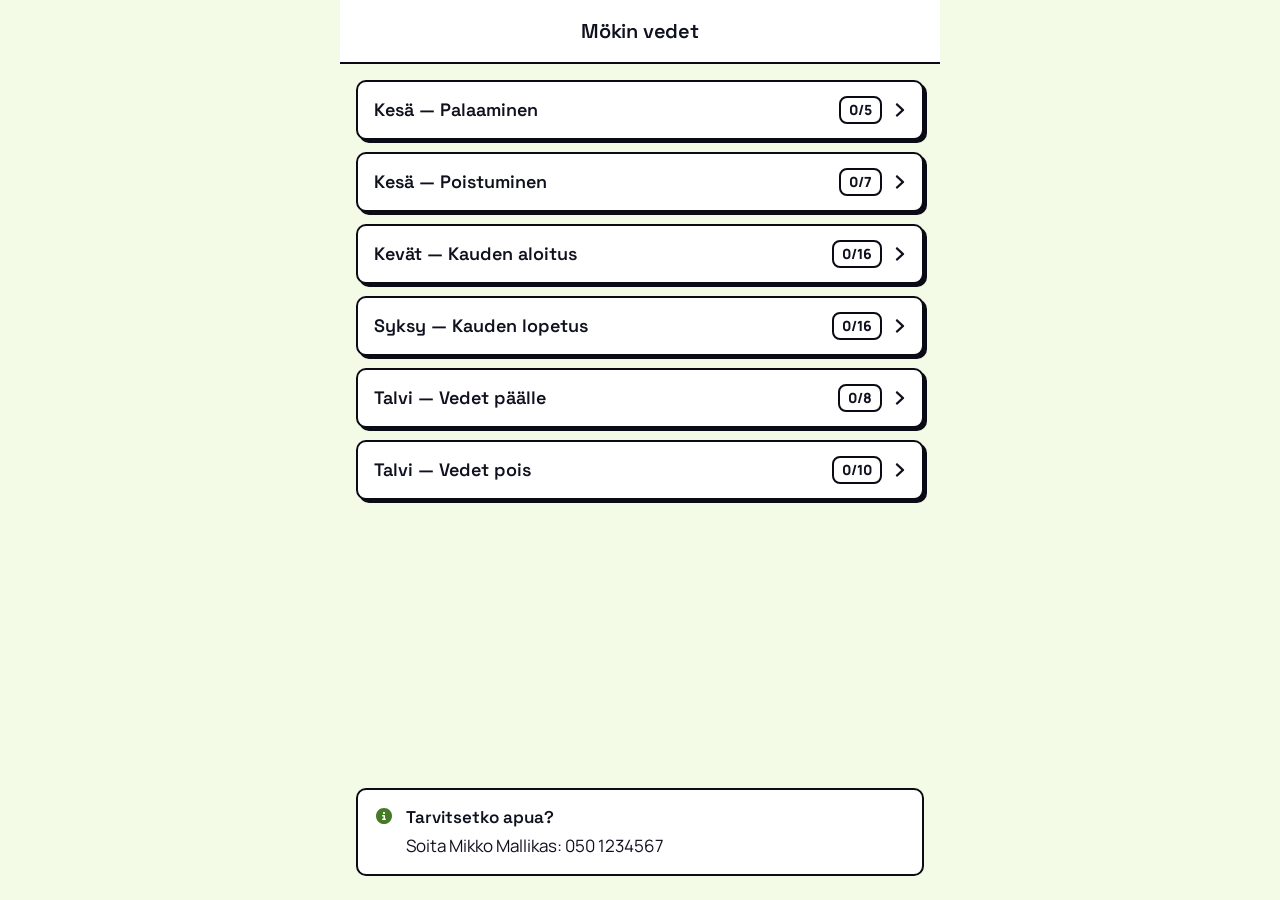
==== v2/index.html @ eeded865 "Add v2 in its own folder: the Metsä theme from the user-test round v1 keeps its URL and its two them" ====
<!DOCTYPE html>
<html lang="fi">
<head>
<meta charset="UTF-8">
<meta name="viewport" content="width=device-width, initial-scale=1">
<title>Mökin vedet</title>
<link rel="preconnect" href="https://fonts.googleapis.com">
<link rel="preconnect" href="https://fonts.gstatic.com" crossorigin>
<link href="https://fonts.googleapis.com/css2?family=Manrope:wght@400..800&family=Space+Grotesk:wght@400..700&display=swap" rel="stylesheet">

<link rel="stylesheet" href="themes/metsa.css">

<style>
  /* Respect the OS "reduce motion" setting: drop transitions/animations and
     smooth scrolling (the JS smooth-scroll is guarded separately). */
  @media (prefers-reduced-motion: reduce) {
    *, *::before, *::after {
      animation-duration: 0.01ms !important;
      animation-iteration-count: 1 !important;
      transition-duration: 0.01ms !important;
      scroll-behavior: auto !important;
    }
  }
</style>
</head>
<body>
<div id="app">
  <header class="app-bar">
    <button class="icon-btn" id="back-btn" aria-label="Takaisin" hidden></button>
    <h1 class="app-bar__title" id="page-title">Mökin vedet</h1>
  </header>

  <main id="home-view">
    <div class="card-list" id="process-list"></div>
    <div class="contact-box">
      <svg class="icon" width="20" height="20" viewBox="0 0 20 20" fill="none" xmlns="http://www.w3.org/2000/svg"><path d="M10 18C12.1217 18 14.1566 17.1571 15.6569 15.6569C17.1571 14.1566 18 12.1217 18 10C18 7.87827 17.1571 5.84344 15.6569 4.34315C14.1566 2.84285 12.1217 2 10 2C7.87827 2 5.84344 2.84285 4.34315 4.34315C2.84285 5.84344 2 7.87827 2 10C2 12.1217 2.84285 14.1566 4.34315 15.6569C5.84344 17.1571 7.87827 18 10 18ZM9 7C9 6.73478 9.10536 6.48043 9.29289 6.29289C9.48043 6.10536 9.73478 6 10 6C10.2652 6 10.5196 6.10536 10.7071 6.29289C10.8946 6.48043 11 6.73478 11 7C11 7.26522 10.8946 7.51957 10.7071 7.70711C10.5196 7.89464 10.2652 8 10 8C9.73478 8 9.48043 7.89464 9.29289 7.70711C9.10536 7.51957 9 7.26522 9 7ZM8.75 9H10.25C10.6656 9 11 9.33437 11 9.75V12.5H11.25C11.6656 12.5 12 12.8344 12 13.25C12 13.6656 11.6656 14 11.25 14H8.75C8.33437 14 8 13.6656 8 13.25C8 12.8344 8.33437 12.5 8.75 12.5H9.5V10.5H8.75C8.33437 10.5 8 10.1656 8 9.75C8 9.33437 8.33437 9 8.75 9Z" fill="currentColor"/></svg>
      <div>
        <p class="contact-box__title">Tarvitsetko apua?</p>
        <p class="contact-box__text">Soita Mikko Mallikas: 050 1234567</p>
      </div>
    </div>
  </main>

  <main id="project-view" hidden>
    <div class="progress" id="progress">
      <span class="progress__count" id="progress-count">0/0</span>
      <div class="progress__track"><div class="progress__fill" id="progress-fill"></div></div>
    </div>
    <p class="page-description" id="project-description"></p>
    <div class="page-tools" id="project-tools"></div>
    <div id="step-groups"></div>
  </main>
</div>

<div class="lightbox" id="lightbox" hidden>
  <button class="lightbox-close" id="lightbox-close" aria-label="Sulje"></button>
  <img id="lightbox-img" src="" alt="">
</div>

<div class="modal" id="complete-modal" hidden>
  <div class="modal__box" role="dialog" aria-modal="true" aria-labelledby="complete-modal-text">
    <span class="modal__badge" id="complete-modal-badge"></span>
    <p class="modal__text" id="complete-modal-text">Kaikki vaiheet valmiit</p>
    <p class="modal__note">Ohje palaa alkuun, kun suljet sen.</p>
    <button class="modal__btn" id="complete-close" type="button">Selvä, sulje ohje</button>
  </div>
</div>


<script>
/* ---------- Icons ---------- */

/* Icons exported from Figma via node.exportAsync({format:'SVG_STRING'}).
   Filled paths with fill="currentColor" (CSS `color` drives the tint).
   The caret/back icons are native 42px components with padding baked in for
   button touch-targets; here the whole row is the touch target, so they are
   cropped to viewBox "9 9 24 24" to match the visual weight of the 20px icons. */
const icons = {
  chevronDown: '<svg class="icon" width="20" height="20" viewBox="9 9 24 24" fill="none" xmlns="http://www.w3.org/2000/svg"><path d="M20.0587 25.5816C20.5793 26.1395 21.4248 26.1395 21.9455 25.5816L28.6095 18.4403C29.1302 17.8824 29.1302 16.9763 28.6095 16.4184C28.0889 15.8605 27.2434 15.8605 26.7228 16.4184L21 22.551L15.2772 16.4229C14.7566 15.865 13.9111 15.865 13.3905 16.4229C12.8698 16.9808 12.8698 17.8869 13.3905 18.4448L20.0545 25.586L20.0587 25.5816Z" fill="currentColor"/></svg>',
  chevronUp: '<svg class="icon" width="20" height="20" viewBox="9 9 24 24" fill="none" xmlns="http://www.w3.org/2000/svg"><path d="M20.0587 17.3766C20.5793 16.8745 21.4248 16.8745 21.9455 17.3766L28.6095 23.8037C29.1302 24.3058 29.1302 25.1213 28.6095 25.6234C28.0889 26.1255 27.2434 26.1255 26.7228 25.6234L21 20.1041L15.2772 25.6194C14.7566 26.1215 13.9111 26.1215 13.3905 25.6194C12.8698 25.1173 12.8698 24.3018 13.3905 23.7997L20.0545 17.3726L20.0587 17.3766Z" fill="currentColor"/></svg>',
  arrowLeft: '<svg class="icon" width="20" height="20" viewBox="9 9 24 24" fill="none" xmlns="http://www.w3.org/2000/svg"><path d="M12.6544 20.7352C12.2314 21.1582 12.2314 21.8452 12.6544 22.2682L18.069 27.6827C18.492 28.1058 19.179 28.1058 19.602 27.6827C20.025 27.2597 20.025 26.5728 19.602 26.1497L16.0351 22.5829H28.58C29.1789 22.5829 29.6629 22.099 29.6629 21.5C29.6629 20.901 29.1789 20.4171 28.58 20.4171H16.0351L19.602 16.8503C20.025 16.4272 20.025 15.7403 19.602 15.3173C19.179 14.8942 18.492 14.8942 18.069 15.3173L12.6544 20.7318V20.7352Z" fill="currentColor"/></svg>',
  chevronRight: '<svg class="icon" width="20" height="20" viewBox="9 9 24 24" fill="none" xmlns="http://www.w3.org/2000/svg"><path d="M25.5816 20.0587C26.1395 20.5793 26.1395 21.4248 25.5816 21.9455L18.4403 28.6095C17.8824 29.1302 16.9763 29.1302 16.4184 28.6095C15.8605 28.0889 15.8605 27.2434 16.4184 26.7228L22.551 21L16.4229 15.2772C15.865 14.7566 15.865 13.9111 16.4229 13.3905C16.9808 12.8698 17.8869 12.8698 18.4448 13.3905L25.586 20.0545L25.5816 20.0587Z" fill="currentColor"/></svg>',
  close: '<svg class="icon" width="20" height="20" viewBox="0 0 20 20" fill="none" xmlns="http://www.w3.org/2000/svg"><path d="M4.99258 3.34531C4.53703 2.88976 3.79721 2.88976 3.34166 3.34531C2.88611 3.80086 2.88611 4.54067 3.34166 4.99622L8.34908 10L3.34531 15.0074C2.88976 15.463 2.88976 16.2028 3.34531 16.6583C3.80086 17.1139 4.54067 17.1139 4.99623 16.6583L10 11.6509L15.0074 16.6547C15.463 17.1102 16.2028 17.1102 16.6583 16.6547C17.1139 16.1991 17.1139 15.4593 16.6583 15.0038L11.6509 10L16.6547 4.99258C17.1102 4.53703 17.1102 3.79721 16.6547 3.34166C16.1991 2.88611 15.4593 2.88611 15.0038 3.34166L10 8.34908L4.99258 3.34531Z" fill="currentColor"/></svg>',
  warning: '<svg class="icon" width="20" height="20" viewBox="0 0 20 20" fill="none" xmlns="http://www.w3.org/2000/svg"><path d="M10.0006 3C10.46 3 10.8818 3.25313 11.1006 3.65625L17.8506 16.1562C18.06 16.5437 18.0506 17.0125 17.8256 17.3906C17.6006 17.7688 17.1912 18 16.7506 18H3.25058C2.80996 18 2.40058 17.7688 2.17558 17.3906C1.95058 17.0125 1.94121 16.5437 2.15058 16.1562L8.90058 3.65625C9.11933 3.25313 9.54121 3 10.0006 3ZM10.0006 14C9.73537 14 9.48101 14.1054 9.29348 14.2929C9.10594 14.4804 9.00058 14.7348 9.00058 15C9.00058 15.2652 9.10594 15.5196 9.29348 15.7071C9.48101 15.8946 9.73537 16 10.0006 16C10.2658 16 10.5202 15.8946 10.7077 15.7071C10.8952 15.5196 11.0006 15.2652 11.0006 15C11.0006 14.7348 10.8952 14.4804 10.7077 14.2929C10.5202 14.1054 10.2658 14 10.0006 14ZM10.0006 8C9.43183 8 8.97871 8.48438 9.01933 9.05312L9.25058 12.3031C9.27871 12.6938 9.60683 13 9.99746 13C10.3912 13 10.7162 12.6969 10.7443 12.3031L10.9756 9.05312C11.0162 8.48438 10.5662 8 9.99433 8H10.0006Z" fill="currentColor"/></svg>',
  lock: '<svg class="lock-icon" width="20" height="20" viewBox="0 0 20 20" fill="none" stroke="currentColor" stroke-width="2" stroke-linecap="round" stroke-linejoin="round" role="img" aria-label="Lukittu" xmlns="http://www.w3.org/2000/svg"><rect x="3.5" y="8.5" width="13" height="8.5" rx="1.5"></rect><path d="M6.75 8.5V6.25a3.25 3.25 0 0 1 6.5 0V8.5"></path></svg>',
  check: '<svg class="check-icon" width="20" height="20" viewBox="0 0 20 20" fill="none" xmlns="http://www.w3.org/2000/svg"><path d="M16.704 5.29a1 1 0 0 1 0 1.415l-7.5 7.5a1 1 0 0 1-1.415 0l-3.5-3.5a1 1 0 1 1 1.415-1.414l2.792 2.793 6.793-6.793a1 1 0 0 1 1.415 0z" fill="currentColor"/></svg>'
};

/* ---------- Photos ----------
   Photos are files in images/ (optimized JPEGs). PHOTOS maps each key to one or
   more image paths; a key mapped to an array renders as a gallery. Tasks
   reference photos by key (e.g. photos: ["p07"]); the renderer resolves each key
   through PHOTOS (PHOTOS[ref] || ref), so a raw path or URL also works. */

const PHOTOS = {
  // Ylämökki — boileri: virtakytkin → vipu (on/ei)
  p01: ["../images/ylamokki_boileri_virta.jpg", "../images/ylamokki_boileri_virta_vipu.jpg"],
  // Saunamökki — boilerin sähköt: sulaketaulu → stotsit
  p02: ["../images/saunamokki_sulaketaulu.jpg", "../images/saunamokki_sulakketaulu_stotsit.jpg"],
  // Saunamökki — ylipaineventtiili: boileri → venttiili
  p03: ["../images/saunamokki_boileri.jpg", "../images/saunamokki_boileri_ylipaineventtiili.jpg"],
  // Saunamökki — korvausilmaventtiili / ilmausruuvi: boileri → ilmaruuvi
  p04: ["../images/saunamokki_boileri.jpg", "../images/saunamokki_boileri_ilmaruuvi.jpg"],
  // Ylämökki — boilerin ylipaineventtiili: venttiilit → ylipaineventtiili
  p05: ["../images/ylamokki_boileri_venttiilit.jpg", "../images/ylamokki_boileri_ylipaineventtiili.jpg"],
  // Ylämökki — nippa talon alla
  p06: ["../images/ylamokki_kellari_nippa.jpg"],
  // Ylämökki — päävesiletku talon alla
  p07: ["../images/ylamokki_kellari_paavesiletku.jpg"],
  // Saunamökki — vesimittarin sulut penkin alla
  p08: ["../images/saunamokki_vesitukki_sulut.jpg"],
  // Saunamökki — pakkasvahdit (vesitukki penkin alla)
  p09: ["../images/saunamokki_vesitukki.jpg"]
};

/* Alt text per image (Finnish descriptions derived from the photo names), used on
   the fullscreen image. Keyed by path, so images reused across tasks map once. */
const ALT = {
  "../images/ylamokki_boileri_virta.jpg": "Ylämökin boileri — virtakytkin",
  "../images/ylamokki_boileri_virta_vipu.jpg": "Ylämökin boileri — virtavipu (on/ei)",
  "../images/saunamokki_sulaketaulu.jpg": "Saunamökki — sulaketaulu",
  "../images/saunamokki_sulakketaulu_stotsit.jpg": "Saunamökki — sulaketaulu ja boilerin stotsit",
  "../images/saunamokki_boileri.jpg": "Saunamökki — boileri",
  "../images/saunamokki_boileri_ylipaineventtiili.jpg": "Saunamökin boileri — ylipaineventtiili",
  "../images/saunamokki_boileri_ilmaruuvi.jpg": "Saunamökin boileri — ilmausruuvi",
  "../images/ylamokki_boileri_venttiilit.jpg": "Ylämökin boileri — venttiilit",
  "../images/ylamokki_boileri_ylipaineventtiili.jpg": "Ylämökin boileri — ylipaineventtiili",
  "../images/ylamokki_kellari_nippa.jpg": "Ylämökki — nippa talon alla",
  "../images/ylamokki_kellari_paavesiletku.jpg": "Ylämökki — päävesiletku talon alla",
  "../images/saunamokki_vesitukki_sulut.jpg": "Saunamökki — vesimittarin sulut penkin alla",
  "../images/saunamokki_vesitukki.jpg": "Saunamökki — vesitukki penkin alla"
};

/* ---------- Data ----------
   Content transcribed from Processes.md. Each task's `photos` array holds photo
   keys (see PHOTOS above); the thumbnail grid + fullscreen viewer are wired up. */

const processes = {
  arrive: {
    title: "Kesä — Palaaminen",
    description: "Mökille saapuminen kesällä.",
    tools: [
      { cabin: "Saunamökki", items: "iso lenkkiavain (naulakossa)" }
    ],
    groups: [
      {
        label: "Vaihe 1: Ranta ja saunamökki",
        name: "",
        tasks: [
          { title: "Avaa vesiputki rannasta", detail: "Mene rantaan ja avaa siellä oleva vesisulku.", tools: "iso lenkkiavain", photos: [] },
          { title: "Avaa vesimittarin pääsulku — saunan penkin alla", detail: "Ennen vesimittaria oleva sulku — musta pystyputki, jossa sinistä. Käännä vastapäivään auki.", photos: ["p08"] },
          { title: "Tarkista: tuleeko vesi normaalisti", detail: "Avaa hana ja varmista virtaus.", photos: [] },
          { title: "Kytke saunamökin boileri päälle", detail: "Laita stotsit ylä-asentoon. Anna lämmetä ennen käyttöä.", warning: "Kytke virta vasta kun olet varmistanut että vesi tulee (edellinen askel). Kuiva boileri ei saa olla virrallinen.", photos: ["p02"] }
        ]
      },
      {
        label: "Vaihe 2: Ylämökki",
        name: "",
        tasks: [
          { title: "Kytke ylämökin boileri päälle", detail: "Käännä vipu 'ei'-asennosta 'on'-asentoon. Lämpenee noin tunnissa.", warning: "Kytke virta vasta kun olet varmistanut että vesi tulee. Kuiva boileri ei saa olla virrallinen.", photos: ["p01"] }
        ]
      }
    ]
  },

  leave: {
    title: "Kesä — Poistuminen",
    description: "Mökiltä lähtö viikoksi tai pidemmäksi.",
    tools: [
      { cabin: "Saunamökki", items: "iso lenkkiavain (naulakossa)" }
    ],
    groups: [
      {
        label: "Vaihe 1: Ylämökki",
        name: "",
        tasks: [
          { title: "Sammuta ylämökin boileri", detail: "Käännä vipu 'on'-asennosta 'ei'-asentoon.", photos: ["p01"] },
          { title: "Irrota televisio pistokkeesta", photos: [] }
        ]
      },
      {
        label: "Vaihe 2: Saunamökki ja ranta",
        name: "",
        tasks: [
          { title: "Sammuta saunamökin boileri", detail: "Laske stotsit ala-asentoon.", photos: ["p02"] },
          { title: "Sulje vesimittarin pääsulku — saunan penkin alla", detail: "Ennen vesimittaria oleva sulku — musta pystyputki, jossa sinistä. Käännä myötäpäivään kiinni. Tämä katkaisee vedet sekä saunamökiltä että ylämökiltä.", photos: ["p08"] },
          { title: "Sulje vesiputki rannasta", detail: "Mene rantaan ja sulje siellä oleva vesisulku.", tools: "iso lenkkiavain", photos: [] },
          { title: "Tarkista: hanoista ei tule vettä", detail: "Avaa hana ja varmista, ettei vettä enää tule. Sulje hana.", photos: [] },
          { title: "Kytke turvakamerat päälle", photos: [] }
        ]
      }
    ]
  },

  opening: {
    title: "Kevät — Kauden aloitus",
    description: "Keväällä vedet päälle ja mökki käyttökuntoon.",
    tools: [
      { cabin: "Saunamökki", items: "iso lenkkiavain (naulakossa) + pieni ruuvimeisseli (venttiilin vieressä)" },
      { cabin: "Ylämökki", items: "otsalamppu + pihdit (talon alla)" }
    ],
    groups: [
      {
        label: "Vaihe 1: Ylämökki",
        name: "Putkiston käyttöönotto",
        tasks: [
          { title: "Kiinnitä päävesiletku takaisin talon alla", detail: "Avaa keittiön lattialuukku ja mene talon alle. Kiinnitä syksyllä irrotettu letku takaisin päähaaraan.", tools: "otsalamppu + pihdit", photos: ["p07"] },
          { title: "Sulje nippa talon alla", detail: "Vedä nipukallinen sulku ulos harmaasta putkesta. Käännä pihdeillä nipukka 90° poikittain letkuun nähden (= kiinni). Työnnä sulku takaisin putkeen.", tools: "pihdit", photos: ["p06"] },
          { title: "Sulje ylämökin boilerin ylipaineventtiili", detail: "Boileri on keittiössä. Kierrä punaista namiskaa kunnes se naksahtaa normaaliin kiinni-asentoonsa.", photos: ["p05"] },
          { title: "Sulje ylämökin keittiön ja suihkun hanat", warning: "Tärkeää tehdä ennen sulkujen avaamista — muuten vesi tulee suoraan auki olevista hanoista.", photos: [] }
        ]
      },
      {
        label: "Vaihe 2: Saunamökki",
        name: "Venttiilit kiinni",
        tasks: [
          { title: "Sulje korvausilmaventtiili (ilmausruuvi)", detail: "Kierrä ruuvi varovasti kiinni. Ruuvimeisseli löytyy venttiilin vierestä.", tools: "ruuvimeisseli", warning: "Älä kiristä liikaa.", photos: ["p04"] },
          { title: "Sulje saunamökin ylipaineventtiili", detail: "Kierrä oikeanpuoleisin hana kiinni-asentoon — naksahtaa normaaliin asentoonsa.", photos: ["p03"] },
          { title: "Sulje hanat saunamökin saunasta ja tuvasta", detail: "Sulje kaikki hanat jotka jätettiin auki syksyllä.", photos: [] }
        ]
      },
      {
        label: "Vaihe 3: Saunamökki",
        name: "Sulut auki — vedet päälle",
        tasks: [
          { title: "Avaa saunarannan pääsulku", detail: "Mene rantaan ja avaa ulkona oleva pääsulku.", tools: "iso lenkkiavain", photos: [] },
          { title: "Avaa sulut saunan penkin alla", detail: "Penkin alla on vesimittari ja sen molemmin puolin sulut. Avaa vesimittarin pääsulku (ennen mittaria) sekä ylämökin erillinen sulku. Molemmat käännetään putken suuntaisesti (= auki).", photos: ["p08"] }
        ]
      },
      {
        label: "Vaihe 4: Saunamökki",
        name: "Boileri — Täyttö ja käynnistys",
        tasks: [
          { title: "Tarkista: täyttyykö boileri ja tuleeko vesi normaalisti", detail: "Avaa hana ja tarkista virtaus. Anna boilerin täyttyä kokonaan.", photos: [] },
          { title: "Kytke saunamökin boileri päälle", detail: "Laita stotsit ylä-asentoon.", warning: "Kytke virta vasta kun vesi on tullut normaalisti (edellinen askel). Kuiva boileri ei saa olla virrallinen.", photos: ["p02"] }
        ]
      },
      {
        label: "Vaihe 5: Ylämökki",
        name: "Vedet päälle ja boileri",
        tasks: [
          { title: "Tarkista putkiliitokset vuotojen varalta", detail: "Silmämääräinen tarkistus: lavuaarien alta, pesukoneen taakse, WC-säiliön ympärille.", photos: [] },
          { title: "Kytke ylämökin boileri päälle", detail: "Käännä vipu 'ei'-asennosta 'on'-asentoon.", warning: "Kytke virta vasta kun olet tarkastanut putkiliitokset ja vesi tulee normaalisti. Kuiva boileri ei saa olla virrallinen.", photos: ["p01"] },
          { title: "Tarkista, tuleeko joka hanasta vesi normaalisti", detail: "Avaa hanat yksi kerrallaan ja huuhtele ilma pois putkistosta.", photos: [] }
        ]
      },
      {
        label: "Vaihe 6: Saunamökki",
        name: "Pakkasvahdit ja mittarilukema",
        tasks: [
          { title: "Tarkista pakkasvahdit", detail: "Penkin alla oikeassa laidassa. Muista kytkeä takaisin syksyllä.", warning: "Muista kytkeä takaisin ennen kauden lopetusta.", photos: ["p09"] },
          { title: "Ota muistiin mittarilukema", detail: "Vesimittari on saunan penkin alla. Vertaa syksyn lukemaan.", photos: [] }
        ]
      }
    ]
  },

  closing: {
    title: "Syksy — Kauden lopetus",
    description: "Syksyllä vedet pois ja talvikuntoon.",
    tools: [
      { cabin: "Saunamökki", items: "iso lenkkiavain (naulakossa) + pieni ruuvimeisseli (venttiilin vieressä) + kynä mittarilukemaa varten" },
      { cabin: "Ylämökki", items: "otsalamppu + pihdit (talon alla)" }
    ],
    groups: [
      {
        label: "Vaihe 1: Saunamökki",
        name: "Aloitus",
        tasks: [
          { title: "Käännä rannasta vesiputki kiinni", tools: "iso lenkkiavain", photos: [] },
          { title: "Sulje vesimittarin pääsulku ja ylämökin sulku — penkin alla", detail: "Penkin alla: käännä vesimittarin pääsulku (ennen mittaria) kiinni — musta pystyputki, jossa sinistä, käännä myötäpäivään. Käännä myös ylämökin erillinen sulku kiinni. Molemmat poikittain putken suuntaan nähden.", photos: ["p08"] },
          { title: "Tarkista: hanoista ei tule kylmää vettä", warning: "Jos vettä tulee edelleen, sulut eivät ole kunnolla kiinni.", photos: [] }
        ]
      },
      {
        label: "Vaihe 2: Saunamökki",
        name: "Boileri — Sammutus ja tyhjennys",
        tasks: [
          { title: "Sammuta saunamökin boileri", detail: "Laske stotsit ala-asentoon.", photos: ["p02"] },
          { title: "Avaa saunamökin ylipaineventtiili", detail: "Oikeanpuoleisin hana — kiertyy ja naksahtaa auki. Vesi valuu talon nurkalle ulkopuolelle.", warning: "Saunamökin venttiili naksahtaa auki. Ylämökin venttiilissä ei ole sama naksahdus — siinä pitää varoa ettei kierrä liikaa takaisin kiinni.", photos: ["p03"] },
          { title: "Avaa korvausilmaventtiili (ilmaruuvi)", detail: "Kierrä ruuvia hieman auki, jolloin vesi alkaa valua. Ruuvimeisseli löytyy venttiilin vierestä.", tools: "ruuvimeisseli", warning: "Ruuvista voi roiskua kuumaa vettä! Jos ruuvi irtoaa kokonaan, kierrä pyyhe venttiilin eteen suojaksi.", photos: ["p04"] },
          { title: "Avaa hanat saunamökin saunasta ja tuvasta — keskilämpöön", detail: "Avaa kaikki hanat keskiasentoon, jotta boileri saa korvausilmaa.", photos: [] }
        ]
      },
      {
        label: "Vaihe 3: Ylämökki",
        name: "Boileri ja hanat",
        tasks: [
          { title: "Sammuta ylämökin boileri", detail: "Käännä vipu 'on'-asennosta 'ei'-asentoon.", warning: "Tästä eteenpäin ei enää saa käyttää vettä ylämökissä.", photos: ["p01"] },
          { title: "Avaa ison mökin keittiön ja suihkun hanat keskilämmölle", photos: [] }
        ]
      },
      {
        label: "Vaihe 4: Ylämökki",
        name: "Putkiston tyhjennys",
        tasks: [
          { title: "Avaa nippa pihdeillä talon alla", detail: "Avaa keittiön lattialuukku ja mene talon alle. Vedä nipukallinen sulku ulos harmaasta putkesta, käännä pihdeillä nipukka 90° letkun suuntaisesti (= auki), ja työnnä sulku takaisin putkeen. Putki ohjaa veden talon perustuksen ulkopuolelle — ilman putkea vesi valuu talon alle.", tools: "otsalamppu + pihdit", photos: ["p06"] },
          { title: "Irrota päävesiletku talon alla", detail: "Irrota letku pääletkusta. Vesi alkaa nyt valua nipan kautta putkea pitkin ulos.", photos: ["p07"] },
          { title: "Avaa ylämökin boilerin ylipaineventtiili", detail: "Boileri on keittiössä. Boilerin alta pyöritä punaista namiskaa auki, mutta varoen: liikaa kääntämällä se naksahtaa takaisin kiinni.", warning: "Älä kierrä liikaa — venttiili naksahtaa helposti takaisin kiinni. Jos näin käy, kierrä uudelleen auki.", photos: ["p05"] },
          { title: "Kuuntele: lorottaako vesi pois boilerista?", detail: "Boilerista ja lattian alta pitäisi kuulua veden virtausääni. Odota kunnes lakkaa.", photos: [] }
        ]
      },
      {
        label: "Vaihe 5: Saunamökki",
        name: "Pakkasvahdit ja mittarilukema",
        tasks: [
          { title: "Tarkista pakkasvahdit", detail: "Molemmat pakkasvahdit + putkivastus tulee olla jakorasiassa kiinni, ja jakorasia kytkettynä sulakkeiden vieressä olevaan töpseliin.", warning: "3 asiaa: molemmat pakkasvahdit + putkivastus.", photos: ["p09"] },
          { title: "Ota muistiin mittarilukema", detail: "Vesimittari on saunan penkin alla.", photos: [] }
        ]
      },
      {
        label: "Vaihe 6: Molemmat mökit",
        name: "Viimeistely",
        tasks: [
          { title: "Sulje kaikki hanat kun boilerit ovat tyhjentyneet", detail: "Käy läpi kaikki avaamasi hanat. Sulje ne — seuraavalla kaudella on helpompi laittaa vedet päälle.", photos: [] }
        ]
      }
    ]
  },

  winter_on: {
    title: "Talvi — Vedet päälle",
    description: "Talvivierailu — vedet saunamökille, ylämökki pysyy kuivana.",
    tools: [
      { cabin: "Saunamökki", items: "iso lenkkiavain (naulakossa) + pieni ruuvimeisseli (venttiilin vieressä)" }
    ],
    groups: [
      {
        label: "Vaihe 1: Saunamökki",
        name: "Venttiilit kiinni",
        tasks: [
          { title: "Sulje korvausilmaventtiili (ilmausruuvi)", detail: "Kierrä ruuvi varovasti kiinni. Ruuvimeisseli löytyy venttiilin vierestä.", tools: "ruuvimeisseli", warning: "Älä kiristä liikaa.", photos: ["p04"] },
          { title: "Sulje saunamökin ylipaineventtiili", detail: "Kierrä oikeanpuoleisin hana kiinni-asentoon — naksahtaa normaaliin asentoonsa.", photos: ["p03"] },
          { title: "Sulje hanat saunamökin saunasta ja tuvasta", detail: "Sulje kaikki hanat jotka jätettiin auki edellisellä kerralla.", photos: [] }
        ]
      },
      {
        label: "Vaihe 2: Saunamökki",
        name: "Sulut auki — vedet päälle",
        tasks: [
          { title: "Avaa saunarannan pääsulku", detail: "Mene rantaan ja avaa ulkona oleva pääsulku.", tools: "iso lenkkiavain", photos: [] },
          { title: "Avaa VAIN vesimittarin pääsulku — ylämökin sulku jää kiinni", detail: "Penkin alla: avaa vesimittarin pääsulku (ennen mittaria) — käännä putken suuntaiseksi. Ylämökin erillinen sulku jää kiinni-asentoon (poikittain).", warning: "Ylämökin sulkua EI avata — ylämökin putkistoa ei ole tyhjennetty talvikäyttöä varten ja se voi olla jäässä.", photos: ["p08"] },
          { title: "Tarkista pakkasvahdit", detail: "Penkin alla oikeassa laidassa. Jos pakkasriski: varmista että kytketty. Jos ei pakkasriskiä: voit irrottaa pistokkeesta.", photos: ["p09"] }
        ]
      },
      {
        label: "Vaihe 3: Saunamökki",
        name: "Boileri — Täyttö ja käynnistys",
        tasks: [
          { title: "Tarkista: täyttyykö boileri ja tuleeko vesi normaalisti", detail: "Avaa hana ja tarkista virtaus. Anna boilerin täyttyä kokonaan.", photos: [] },
          { title: "Kytke saunamökin boileri päälle", detail: "Laita stotsit ylä-asentoon.", warning: "Kytke virta vasta kun vesi on tullut normaalisti (edellinen askel). Kuiva boileri ei saa olla virrallinen.", photos: ["p02"] }
        ]
      }
    ]
  },

  winter_off: {
    title: "Talvi — Vedet pois",
    description: "Talvivierailun lopetus — vedet pois saunamökiltä.",
    tools: [
      { cabin: "Saunamökki", items: "iso lenkkiavain (naulakossa) + pieni ruuvimeisseli (venttiilin vieressä) + kynä mittarilukemaa varten" }
    ],
    groups: [
      {
        label: "Vaihe 1: Saunamökki",
        name: "Sammutus ja sulku",
        tasks: [
          { title: "Käännä rannasta vesiputki kiinni", detail: "Mene rantaan ja sulje ulkona oleva pääsulku.", tools: "iso lenkkiavain", photos: [] },
          { title: "Sulje vesimittarin pääsulku — penkin alla", detail: "Penkin alla: käännä vesimittarin pääsulku kiinni — musta pystyputki, käännä myötäpäivään. Tarkista samalla että ylämökin sulku on kiinni (poikittain).", warning: "Ylämökin sulun tulee olla kiinni — tarkista samalla.", photos: ["p08"] },
          { title: "Tarkista: hanoista ei tule kylmää vettä", warning: "Jos vettä tulee edelleen, sulut eivät ole kunnolla kiinni.", photos: [] }
        ]
      },
      {
        label: "Vaihe 2: Saunamökki",
        name: "Boileri — Sammutus ja tyhjennys",
        tasks: [
          { title: "Sammuta saunamökin boileri", detail: "Laske stotsit ala-asentoon.", photos: ["p02"] },
          { title: "Avaa saunamökin ylipaineventtiili", detail: "Oikeanpuoleisin hana — kiertyy ja naksahtaa auki. Vesi valuu talon nurkalle ulkopuolelle.", warning: "Saunamökin venttiili naksahtaa auki.", photos: ["p03"] },
          { title: "Avaa korvausilmaventtiili (ilmaruuvi)", detail: "Kierrä ruuvia hieman auki, jolloin vesi alkaa valua. Ruuvimeisseli löytyy venttiilin vierestä.", tools: "ruuvimeisseli", warning: "Ruuvista voi roiskua kuumaa vettä! Jos ruuvi irtoaa kokonaan, kierrä pyyhe venttiilin eteen suojaksi.", photos: ["p04"] },
          { title: "Avaa hanat saunamökin saunasta ja tuvasta — keskilämpöön", detail: "Avaa kaikki hanat keskiasentoon, jotta boileri saa korvausilmaa.", photos: [] }
        ]
      },
      {
        label: "Vaihe 3: Saunamökki",
        name: "Pakkasvahdit ja mittarilukema",
        tasks: [
          { title: "Tarkista pakkasvahdit", detail: "Molemmat pakkasvahdit + putkivastus tulee olla jakorasiassa kiinni, ja jakorasia kytkettynä sulakkeiden vieressä olevaan töpseliin. Jos pakkasriski: kytkettynä. Jos ei pakkasriskiä: voit irrottaa.", warning: "3 asiaa: molemmat pakkasvahdit + putkivastus.", photos: ["p09"] },
          { title: "Ota muistiin mittarilukema", detail: "Vesimittari on saunan penkin alla.", photos: [] }
        ]
      },
      {
        label: "Vaihe 4: Saunamökki",
        name: "Viimeistely",
        tasks: [
          { title: "Sulje kaikki hanat kun boileri on tyhjentynyt", detail: "Käy läpi kaikki avaamasi hanat. Sulje ne.", photos: [] }
        ]
      }
    ]
  }
};

/* ---------- Rendering ---------- */

const homeView = document.getElementById("home-view");
const projectView = document.getElementById("project-view");
const processList = document.getElementById("process-list");
const pageTitle = document.getElementById("page-title");
const backBtn = document.getElementById("back-btn");
const projectDescription = document.getElementById("project-description");
const projectTools = document.getElementById("project-tools");
const stepGroups = document.getElementById("step-groups");
const lightbox = document.getElementById("lightbox");
const lightboxImg = document.getElementById("lightbox-img");
const lightboxClose = document.getElementById("lightbox-close");
const progress = document.getElementById("progress");
const progressCount = document.getElementById("progress-count");
const progressFill = document.getElementById("progress-fill");
const completeModal = document.getElementById("complete-modal");
const completeClose = document.getElementById("complete-close");

backBtn.innerHTML = icons.arrowLeft;
lightboxClose.innerHTML = icons.close;
document.getElementById("complete-modal-badge").innerHTML = icons.check;

/* ---------- Progress (linear step flow) ----------
   Following the Neo-Brutalist design system: a process is a linear sequence.
   State is a single "steps completed" count per process, held only in memory
   (`progressState`) — it is intentionally NOT persisted, so it resets whenever the
   app is closed or reloaded; there is no manual reset. From the count each step
   derives a status: index < done → done, index === done → current, index > done →
   locked. You advance one step at a time with "Merkitse valmiiksi". */

const progressState = {}; // { [processId]: <doneCount> } — in-memory, cleared on reload
let currentProcessId = null;

function processTotal(process) {
  return process.groups.reduce((sum, g) => sum + g.tasks.length, 0);
}
/* Completed-step count for a process, clamped to a valid range. */
function getDone(id, process) {
  const raw = progressState[id];
  const total = process ? processTotal(process) : Infinity;
  if (typeof raw !== "number" || raw < 0) return 0;
  return Math.min(raw, total);
}
function setDone(id, n) {
  if (n > 0) progressState[id] = n; else delete progressState[id];
}

function renderHome() {
  processList.innerHTML = Object.entries(processes).map(([id, process]) => {
    const total = processTotal(process);
    const done = getDone(id, process);
    const complete = total > 0 && done === total;
    return `
    <button class="card-project" data-process="${id}">
      <span class="card-project__title">${process.title}</span>
      <span class="card-project__count${complete ? " is-complete" : ""}">${done}/${total}</span>
      ${icons.chevronRight}
    </button>
  `;
  }).join("");
}

/* One step card. `status` is "done" | "current" | "locked".
   Done + current show their body; locked shows only the title row (dimmed).
   The current step carries the flow controls (back + mark complete). */
function renderTask(task, num, total, status) {
  const hasPhotos = task.photos && task.photos.length > 0;
  const showBody = status === "done" || status === "current";
  /* The tag is no longer shown for done/current — the badge and the open body
     already say which is which — but it stays in the DOM for screen readers.
     Locked steps show a padlock instead of the word. */
  const tagText = status === "done" ? "Valmis" : status === "current" ? "Kesken" : "Lukittu";
  const tag = status === "locked"
    ? `<span class="card-task__tag">${icons.lock}</span>`
    : `<span class="card-task__tag sr-only">${tagText}</span>`;
  const rewindable = status === "done";
  const headTag = rewindable ? "button" : "div";
  const headAttrs = rewindable
    ? ` type="button" data-rewind="${num}" title="Palaa tähän vaiheeseen"`
    : "";

  const body = showBody ? `
      <div class="card-task__body">
        ${task.detail ? `
          <div>
            <p class="card-task__section-label">Ohjeet</p>
            <p class="card-task__section-text">${task.detail}</p>
          </div>
        ` : ""}
        ${task.tools ? `
          <div>
            <p class="card-task__section-label">Työkalut</p>
            <p class="card-task__section-text">${task.tools}</p>
          </div>
        ` : ""}
        ${hasPhotos ? `
          <div>
            <p class="card-task__section-label">Liitteet</p>
            <div class="attachments-grid">
              ${task.photos.flatMap(ref => {
                const val = PHOTOS[ref] || ref;
                return Array.isArray(val) ? val : [val];
              }).map((src, i) => `
                <button class="attachment-thumb" data-photo="${src}" aria-label="Avaa kuva ${i + 1}">
                  <img src="${src}" alt="${ALT[src] || ""}" loading="lazy">
                </button>`).join("")}
            </div>
          </div>
        ` : ""}
        ${task.warning ? `
          <div class="alert-box">
            ${icons.warning}
            <div>
              <p class="alert-box__title">Huomio</p>
              <p class="alert-box__text">${task.warning}</p>
            </div>
          </div>
        ` : ""}
        ${status === "current" ? `
          <div class="step-actions">
            <button type="button" class="btn-complete" data-complete>Merkitse valmiiksi</button>
          </div>
        ` : ""}
      </div>` : "";

  return `
    <div class="card-task is-${status}" data-step="${num}">
      <${headTag} class="card-task__head"${headAttrs}>
        <span class="task-badge">
          <span class="task-badge__num">${num}</span>
          ${icons.check}
        </span>
        <span class="card-task__titlerow">
          <span class="card-task__title">${task.title}</span>
          ${tag}
        </span>
      </${headTag}>
      ${body}
    </div>
  `;
}

function renderProject(id) {
  const process = processes[id];
  const total = processTotal(process);
  const done = getDone(id, process);
  projectDescription.textContent = process.description;
  const hasTools = process.tools && process.tools.length > 0;
  projectTools.innerHTML = hasTools ? `
    <p class="page-tools__label">Tarvittavat työkalut</p>
    ${process.tools.map(t => `<p class="page-tools__row">${t.cabin}: ${t.items}.</p>`).join("")}
  ` : "";
  projectTools.hidden = !hasTools;

  let num = 0;
  stepGroups.innerHTML = process.groups.map(group => `
    <div class="step-group">
      <div class="step-group__header">
        <h2 class="step-group__label">${group.label}</h2>
        ${group.name ? `<p class="step-group__name">${group.name}</p>` : ""}
      </div>
      <div class="task-list">
        ${group.tasks.map(task => {
          num++;
          const status = num - 1 < done ? "done" : (num - 1 === done ? "current" : "locked");
          return renderTask(task, num, total, status);
        }).join("")}
      </div>
    </div>
  `).join("");

  progressCount.textContent = done + "/" + total;
  progressFill.style.width = total ? (done / total * 100) + "%" : "0%";
  progress.classList.toggle("is-complete", total > 0 && done === total);
}

/* Move the completed-step count by delta (advance or step back) and re-render,
   keeping the (new) current step in view. */
function stepBy(delta) {
  if (!currentProcessId) return;
  const process = processes[currentProcessId];
  const total = processTotal(process);
  const next = Math.min(Math.max(getDone(currentProcessId, process) + delta, 0), total);
  setDone(currentProcessId, next);
  renderProject(currentProcessId);
  if (delta > 0 && total > 0 && next === total) {
    openCompleteModal();
  } else {
    scrollToCurrent();
  }
}

/* Completion modal — shown when the final step is marked done. Closing it resets
   the process back to the start (progress is a one-shot run, not a saved record).
   Focus moves into the modal on open and returns to the step list on close; while
   open, focus is kept on the close button (single-control focus trap). */
function openCompleteModal() {
  completeModal.hidden = false;
  completeClose.focus();
}
function closeCompleteModal() {
  completeModal.hidden = true;
  if (currentProcessId) {
    setDone(currentProcessId, 0);
    renderProject(currentProcessId);
    projectView.scrollTop = 0;
    window.scrollTo(0, 0);
    // Return focus to something real in the (re-rendered) list.
    const next = stepGroups.querySelector("[data-complete]") || backBtn;
    if (next) next.focus();
  }
}
function setDoneAndRender(n) {
  if (!currentProcessId) return;
  const total = processTotal(processes[currentProcessId]);
  setDone(currentProcessId, Math.min(Math.max(n, 0), total));
  renderProject(currentProcessId);
  scrollToCurrent();
}
function scrollToCurrent() {
  const cur = stepGroups.querySelector(".card-task.is-current");
  if (!cur) return;
  const reduce = window.matchMedia && window.matchMedia("(prefers-reduced-motion: reduce)").matches;
  cur.scrollIntoView({ behavior: reduce ? "auto" : "smooth", block: "center" });
}

function showHome() {
  currentProcessId = null;
  renderHome(); // refresh the per-process done/total counts
  homeView.hidden = false;
  projectView.hidden = true;
  backBtn.hidden = true;
  pageTitle.textContent = "Mökin vedet";
}

function showProject(id) {
  currentProcessId = id;
  renderProject(id);
  homeView.hidden = true;
  projectView.hidden = false;
  backBtn.hidden = false;
  pageTitle.textContent = processes[id].title;
  projectView.scrollTop = 0;
  window.scrollTo(0, 0);
}

function openLightbox(src) {
  lightboxImg.src = src;
  lightboxImg.alt = ALT[src] || "";
  lightbox.hidden = false;
}

function closeLightbox() {
  lightbox.hidden = true;
  lightboxImg.src = "";
  lightboxImg.alt = "";
}

/* ---------- Events ---------- */

processList.addEventListener("click", (e) => {
  const card = e.target.closest(".card-project");
  if (card) showProject(card.dataset.process);
});

backBtn.addEventListener("click", showHome);

stepGroups.addEventListener("click", (e) => {
  if (e.target.closest("[data-complete]")) { stepBy(1); return; }
  const rewind = e.target.closest("[data-rewind]");
  if (rewind) { setDoneAndRender(Number(rewind.dataset.rewind) - 1); return; }
  const thumb = e.target.closest(".attachment-thumb");
  if (thumb) openLightbox(thumb.dataset.photo);
});

lightboxClose.addEventListener("click", closeLightbox);
lightbox.addEventListener("click", (e) => {
  if (e.target === lightbox) closeLightbox();
});

completeClose.addEventListener("click", closeCompleteModal);
completeModal.addEventListener("click", (e) => {
  if (e.target === completeModal) closeCompleteModal();
});

document.addEventListener("keydown", (e) => {
  // While the completion modal is open, keep focus on its only control.
  if (!completeModal.hidden && e.key === "Tab") {
    e.preventDefault();
    completeClose.focus();
    return;
  }
  if (e.key !== "Escape") return;
  if (!completeModal.hidden) closeCompleteModal();
  else if (!lightbox.hidden) closeLightbox();
});

renderHome();
showHome();
</script>
</body>
</html>
---- v2/themes/metsa.css ----
/* Mökin vedet v2 — "Metsä"
   ---------------------------------------------------------------------------
   One theme, no switcher. Grew out of the user testing on v1: the five findings
   it answers are noted against the rules that answer them.

   The shape of the system: a coloured page ground with white cards floating on
   it (from the Neobrutalismi round), softened — 2px borders instead of 3px, a
   10px radius instead of none, and one muted accent instead of the alarm red.

   Everything tunable lives in :root. Change a token here and it moves
   everywhere it is used; the components below only reference tokens.
   ------------------------------------------------------------------------- */

:root {
  /* --- surfaces ------------------------------------------------------- */
  --ground: #f3fbe7;        /* the page itself; cards float on this */
  --card: #ffffff;          /* task cards, tool box, modal, home cards */
  --appbar: #ffffff;        /* the top bar */
  --done-bg: #e7f7cf;       /* a completed step recedes into a tint */
  --locked-bg: #e7f7cf;     /* so does a step you have not reached */
  --alert-bg: #fefed8;      /* Huomio */

  /* --- ink ------------------------------------------------------------
     Two separate tokens on purpose. `ink` is structure — every border, every
     drop shadow, the progress fill, the bar across a photo. `text` is what you
     read. They start from near-black; lightening `ink` alone softens the whole
     frame without touching legibility. */
  --ink: #0a0b14;
  --text: #0f111e;
  --muted: #4a5a36;         /* locked step's title, number and padlock */
  --locked-line: #467a26;   /* the dashed border of a locked card */

  /* --- accent ---------------------------------------------------------
     `accent` is a FILL and always carries dark text on top, so a bright value
     is the safe direction. `accent-ink` is the darker sibling for small
     uppercase labels, which need more contrast than a fill does. They do not
     follow each other — check both if you retint. */
  --accent: #dfe1ff;
  --accent-ink: #467a26;

  --overlay: rgba(10, 11, 20, 0.85);

  /* --- type -----------------------------------------------------------
     Finding 4: v1 was 15–16px and testers wanted bigger. Body is 17px and the
     phase heading 25px, up from 18px. Line-heights are unitless so they scale
     with the sizes. */
  --font-head: "Space Grotesk", "Manrope", Helvetica, Arial, sans-serif;
  --font-body: "Manrope", -apple-system, BlinkMacSystemFont, "Segoe UI", Helvetica, Arial, sans-serif;

  --heading-size: 25px;
  --heading-weight: 600;
  --title-size: 18px;         /* task card titles */
  --title-weight: 600;
  --title-weight-current: 600;
  --body-size: 17px;
  --label-size: 14px;         /* VAIHE 1, OHJEET, TYÖKALUT, the Huomio tab */
  --btn-size: 18px;
  --btn-weight: 600;

  /* --- shape ----------------------------------------------------------- */
  --radius: 10px;
  --radius-sm: 8px;
  --radius-pill: 999px;
  --border: 2px;
  --shadow-offset: 3px;

  --space-2: 2px;
  --space-4: 4px;
  --space-8: 8px;
  --space-12: 12px;
  --space-16: 16px;
  --space-24: 24px;
  --space-32: 32px;
  --space-40: 40px;
}

* { box-sizing: border-box; }

html,
body { margin: 0; padding: 0; }

body {
  font-family: var(--font-body);
  color: var(--text);
  background: var(--ground);
  -webkit-font-smoothing: antialiased;
}

a { color: var(--accent-ink); }
a:hover { color: var(--text); }

/* Visually hidden but still announced. Carries the Valmis / Kesken status that
   used to be printed on the card — see the tag rules below. */
.sr-only {
  position: absolute;
  width: 1px;
  height: 1px;
  padding: 0;
  margin: -1px;
  overflow: hidden;
  clip: rect(0 0 0 0);
  white-space: nowrap;
  border: 0;
}

#app {
  max-width: 600px;
  margin: 0 auto;
  min-height: 100vh;
  background: var(--ground);
  display: flex;
  flex-direction: column;
}

/* ---------- App bar ---------- */

.app-bar {
  position: relative;
  height: 64px;
  flex: 0 0 auto;
  background: var(--appbar);
  border-bottom: var(--border) solid var(--ink);
}

.app-bar__title {
  position: absolute;
  inset: 0;
  pointer-events: none;
  display: flex;
  align-items: center;
  justify-content: center;
  margin: 0;
  padding: 0 56px;
  font-family: var(--font-head);
  font-size: 20px;
  font-weight: var(--heading-weight);
  letter-spacing: -0.01em;
  color: var(--text);
  text-align: center;
  overflow: hidden;
  text-overflow: ellipsis;
  white-space: nowrap;
}

.icon-btn {
  position: absolute;
  top: 10px;
  left: 8px;
  width: 44px;
  height: 44px;
  display: flex;
  align-items: center;
  justify-content: center;
  padding: 0;
  border: none;
  background: transparent;
  border-radius: var(--radius-sm);
  color: var(--text);
  cursor: pointer;
}

.icon-btn:hover { background: var(--ground); }
.icon-btn[hidden] { display: none; }

/* ---------- Views ---------- */

main {
  flex: 1 1 auto;
  padding: var(--space-16);
}

main[hidden] { display: none; }

#home-view {
  display: flex;
  flex-direction: column;
  min-height: 100%;
  padding-bottom: var(--space-24);
}

#home-view[hidden] { display: none; }

/* ---------- Home — process cards ---------- */

.card-list {
  display: flex;
  flex-direction: column;
  gap: var(--space-12);
}

.card-project {
  display: flex;
  align-items: center;
  justify-content: space-between;
  gap: var(--space-8);
  width: 100%;
  min-height: 60px;
  padding: var(--space-12) var(--space-12) var(--space-12) var(--space-16);
  background: var(--card);
  border: var(--border) solid var(--ink);
  border-radius: var(--radius);
  box-shadow: var(--shadow-offset) var(--shadow-offset) 0 var(--ink);
  font-family: var(--font-head);
  font-size: var(--title-size);
  font-weight: var(--title-weight);
  line-height: 1.3;
  color: var(--text);
  cursor: pointer;
  text-align: left;
  transition: transform 0.04s ease, box-shadow 0.04s ease;
}

.card-project:active {
  transform: translate(var(--shadow-offset), var(--shadow-offset));
  box-shadow: 0 0 0 var(--ink);
}

.card-project .icon {
  flex: 0 0 auto;
  color: var(--text);
}

.card-project__title {
  flex: 1 1 auto;
  min-width: 0;
}

.card-project__count {
  flex: 0 0 auto;
  padding: 3px 8px;
  border: var(--border) solid var(--ink);
  border-radius: var(--radius-sm);
  background: var(--card);
  font-family: var(--font-body);
  font-size: var(--label-size);
  font-weight: 800;
  color: var(--text);
}

.card-project__count.is-complete { background: var(--accent); }

/* ---------- Home — contact box ---------- */

.contact-box {
  display: flex;
  gap: var(--space-12);
  margin-top: auto;
  padding: var(--space-16);
  background: var(--card);
  border: var(--border) solid var(--ink);
  border-radius: var(--radius);
}

.contact-box .icon {
  flex: 0 0 auto;
  color: var(--accent-ink);
}

.contact-box__title {
  margin: 0 0 var(--space-4);
  font-family: var(--font-head);
  font-size: var(--body-size);
  font-weight: var(--title-weight);
  line-height: 1.35;
  color: var(--text);
}

.contact-box__text {
  margin: 0;
  font-size: var(--body-size);
  line-height: 1.5;
  color: var(--text);
}

/* ---------- Project view ---------- */

#project-view { padding-bottom: var(--space-40); }

/* Sticky, and full-bleed to the app edges so scrolling cards pass behind it. */
.progress {
  position: sticky;
  top: 0;
  z-index: 50;
  display: flex;
  align-items: center;
  gap: var(--space-8);
  margin: 0 calc(-1 * var(--space-16)) var(--space-24);
  padding: var(--space-12) var(--space-16);
  background: var(--ground);
  border-bottom: var(--border) solid var(--ink);
}

.progress__count {
  flex: 0 0 auto;
  min-width: 54px;
  padding: 5px 10px;
  text-align: center;
  font-size: var(--label-size);
  font-weight: 700;
  border: var(--border) solid var(--ink);
  border-radius: var(--radius-sm);
  background: var(--accent);
  color: var(--text);
}

.progress__track {
  flex: 1 1 auto;
  height: 14px;
  border: var(--border) solid var(--ink);
  border-radius: var(--radius-sm);
  background: var(--card);
  overflow: hidden;
}

.progress__fill {
  height: 100%;
  width: 0;
  background: var(--ink);
  transition: width 0.2s ease;
}

.page-description {
  margin: 0 0 var(--space-24);
  font-size: var(--body-size);
  line-height: 1.55;
  color: var(--text);
}

.page-tools {
  margin: 0 0 var(--space-24);
  padding: 13px 15px;
  background: var(--card);
  border: var(--border) solid var(--ink);
  border-radius: var(--radius);
}

.page-tools__label {
  margin: 0 0 6px;
  font-size: var(--label-size);
  font-weight: 800;
  letter-spacing: 0.06em;
  text-transform: uppercase;
  color: var(--accent-ink);
}

.page-tools__row {
  margin: 0 0 var(--space-2);
  font-size: var(--body-size);
  line-height: 1.5;
  color: var(--text);
}

/* Finding 2: v1's hierarchy was too flat. The phase heading is 25px against
   16px body, sitting on a heavy rule, so a phase reads as a real division. */
.step-group { margin-bottom: var(--space-24); }

.step-group__header {
  padding-top: var(--space-8);
  padding-bottom: var(--space-8);
  margin-bottom: var(--space-16);
  border-bottom: var(--border) solid var(--ink);
}

.step-group__label {
  margin: 0 0 var(--space-4);
  font-size: var(--label-size);
  font-weight: 800;
  letter-spacing: 0.06em;
  text-transform: uppercase;
  color: var(--accent-ink);
}

.step-group__name {
  margin: 0;
  font-family: var(--font-head);
  font-size: var(--heading-size);
  line-height: 1.24;
  font-weight: var(--heading-weight);
  letter-spacing: -0.02em;
  color: var(--text);
}

/* ---------- Task cards ----------
   Three states. The current step is the only white card with a drop shadow, so
   the eye lands on it first; done and locked both recede into the same tint and
   are told apart by their border, their badge and whether the body is open. */

.task-list {
  display: flex;
  flex-direction: column;
  gap: 14px;
}

.card-task {
  background: var(--card);
  border: var(--border) solid var(--ink);
  border-radius: var(--radius);
  box-shadow: var(--shadow-offset) var(--shadow-offset) 0 var(--ink);
  overflow: visible;
}

.card-task.is-current {
  border-width: 2.5px;
  box-shadow: 5px 5px 0 var(--accent);
}

.card-task.is-done {
  background: var(--done-bg);
  box-shadow: none;
}

.card-task.is-locked {
  background: var(--locked-bg);
  border-style: dashed;
  border-color: var(--locked-line);
  box-shadow: none;
}

/* Muted with explicit colours, never opacity — opacity drops text below 4.5:1. */
.card-task.is-locked .card-task__title,
.card-task.is-locked .card-task__tag,
.card-task.is-locked .task-badge { color: var(--muted); }

.card-task.is-locked .task-badge {
  background: transparent;
  border-style: dashed;
  border-color: var(--locked-line);
}

/* Head = badge + title row. A `button` on done steps (tap to rewind). */
.card-task__head {
  display: flex;
  gap: var(--space-12);
  align-items: flex-start;
  width: 100%;
  padding: 15px var(--space-16);
  background: transparent;
  border: none;
  text-align: left;
  font: inherit;
  color: inherit;
}

button.card-task__head { cursor: pointer; }

.task-badge {
  flex: 0 0 auto;
  width: 34px;
  height: 34px;
  display: flex;
  align-items: center;
  justify-content: center;
  border: var(--border) solid var(--ink);
  border-radius: var(--radius-sm);
  background: var(--card);
  color: var(--text);
  font-size: 16px;
  font-weight: 800;
}

.task-badge svg { width: 20px; height: 20px; display: block; }
.task-badge .check-icon { display: none; }

.card-task.is-current .task-badge,
.card-task.is-done .task-badge {
  background: var(--accent);
  color: var(--text);
}

.card-task.is-done .task-badge__num { display: none; }
.card-task.is-done .task-badge .check-icon { display: block; }

.card-task__titlerow {
  flex: 1 1 auto;
  min-width: 0;
  display: flex;
  align-items: center;
  justify-content: space-between;
  gap: var(--space-8);
  min-height: 34px;
}

.card-task__title {
  font-family: var(--font-head);
  font-size: var(--title-size);
  line-height: 1.4;
  font-weight: var(--title-weight);
  color: var(--text);
}

.card-task.is-current .card-task__title { font-weight: var(--title-weight-current); }

/* Finding: the words Valmis / Kesken were noise once the badge and the open
   body already carried the state, so they are hidden (`.sr-only` in the markup)
   and only the locked step shows a mark — a padlock. */
.card-task__tag {
  flex: 0 0 auto;
  font-size: var(--label-size);
  font-weight: 800;
  letter-spacing: 0.06em;
  text-transform: uppercase;
  color: var(--muted);
}

.card-task__tag svg { width: 28px; height: 28px; display: block; }

/* Body: indented under the title, shown for done + current steps. */
.card-task__body {
  display: flex;
  flex-direction: column;
  gap: 18px;
  padding: 0 var(--space-16) 18px var(--space-16);
}

.card-task__section-label {
  margin: 0 0 var(--space-4);
  font-size: var(--label-size);
  font-weight: 800;
  letter-spacing: 0.06em;
  text-transform: uppercase;
  color: var(--accent-ink);
}

.card-task__section-text {
  margin: 0;
  font-size: var(--body-size);
  line-height: 1.55;
  color: var(--text);
  white-space: pre-line;
}

/* ---------- Attachments ----------
   Finding 1: testers did not realise the photos opened. Each thumbnail now
   carries a bar reading AVAA. It is a CSS pseudo-element, so the markup stays
   as it is and the button keeps its own "Avaa kuva N" label for screen readers. */

.attachments-grid {
  display: flex;
  flex-wrap: wrap;
  gap: 10px;
}

.attachment-thumb {
  position: relative;
  width: 94px;
  height: 94px;
  padding: 0;
  border: var(--border) solid var(--ink);
  border-radius: var(--radius-sm);
  background: var(--card);
  overflow: hidden;
  cursor: pointer;
}

.attachment-thumb img {
  width: 100%;
  height: 100%;
  object-fit: cover;
  display: block;
}

.attachment-thumb::after {
  content: "Avaa";
  position: absolute;
  left: 0;
  right: 0;
  bottom: 0;
  padding: 6px 0;
  background: var(--ink);
  color: var(--card);
  font-family: var(--font-body);
  font-size: 12px;
  font-weight: 800;
  letter-spacing: 0.1em;
  text-transform: uppercase;
  text-align: center;
}

/* ---------- Huomio ----------
   Finding 3: v1's alarm red read as an error. This is a plain note with its
   label riding the top border as a tab — visible without shouting. The warning
   glyph is redundant next to the tab, so it is hidden rather than removed. */

.alert-box {
  position: relative;
  display: flex;
  gap: 10px;
  margin-top: 11px;
  padding: 24px 14px 14px;
  background: var(--alert-bg);
  border: var(--border) solid var(--ink);
  border-radius: var(--radius);
  color: var(--text);
}

.alert-box .icon { display: none; }

/* Same size and weight as the VAIHE 1 label — both follow --label-size. */
.alert-box__title {
  position: absolute;
  top: -13px;
  left: 12px;
  margin: 0;
  padding: 3px 10px;
  background: var(--accent-ink);
  color: #ffffff;
  border: var(--border) solid var(--ink);
  border-radius: 6px;
  font-family: var(--font-body);
  font-size: var(--label-size);
  font-weight: 800;
  letter-spacing: 0.06em;
  text-transform: uppercase;
  line-height: 1.3;
}

.alert-box__text {
  margin: 0;
  font-size: var(--body-size);
  line-height: 1.5;
  color: var(--text);
}

/* ---------- Step controls ---------- */

.step-actions {
  display: flex;
  align-items: center;
  gap: var(--space-8);
  margin-top: var(--space-4);
}

.btn-complete {
  flex: 1 1 auto;
  width: 100%;
  padding: var(--space-16);
  background: var(--accent);
  color: var(--text);
  border: var(--border) solid var(--ink);
  border-radius: var(--radius);
  box-shadow: var(--shadow-offset) var(--shadow-offset) 0 var(--ink);
  font-family: var(--font-body);
  font-size: var(--btn-size);
  font-weight: var(--btn-weight);
  cursor: pointer;
  transition: transform 0.04s ease, box-shadow 0.04s ease;
}

.btn-complete:active {
  transform: translate(var(--shadow-offset), var(--shadow-offset));
  box-shadow: 0 0 0 var(--ink);
}

/* ---------- Lightbox ---------- */

.lightbox {
  position: fixed;
  inset: 0;
  display: flex;
  align-items: center;
  justify-content: center;
  background: var(--overlay);
  z-index: 100;
}

.lightbox[hidden] { display: none; }

.lightbox img {
  max-width: 92vw;
  max-height: 92vh;
  object-fit: contain;
  border: var(--border) solid var(--ink);
  border-radius: var(--radius-sm);
}

.lightbox-close {
  position: absolute;
  top: 16px;
  right: 16px;
  width: 44px;
  height: 44px;
  display: flex;
  align-items: center;
  justify-content: center;
  border: var(--border) solid var(--ink);
  border-radius: var(--radius-sm);
  background: var(--card);
  color: var(--text);
  cursor: pointer;
}

/* ---------- Completion modal ----------
   Finding 5: the icon-only button was not understood. It now says what it does,
   and the line above says what closing means — the process resets to the start. */

.modal {
  position: fixed;
  inset: 0;
  z-index: 150;
  display: flex;
  align-items: center;
  justify-content: center;
  padding: var(--space-24);
  background: var(--overlay);
}

.modal[hidden] { display: none; }

.modal__box {
  display: flex;
  flex-direction: column;
  align-items: center;
  gap: var(--space-16);
  width: 100%;
  max-width: 360px;
  padding: 28px 22px;
  background: var(--card);
  border: 2.5px solid var(--ink);
  border-radius: 14px;
  box-shadow: 6px 6px 0 var(--accent);
}

.modal__badge {
  width: 56px;
  height: 56px;
  display: flex;
  align-items: center;
  justify-content: center;
  background: var(--accent);
  color: var(--text);
  border: var(--border) solid var(--ink);
  border-radius: var(--radius-sm);
}

.modal__badge svg { width: 30px; height: 30px; display: block; }

.modal__text {
  margin: 0;
  font-family: var(--font-head);
  font-size: var(--heading-size);
  line-height: 1.3;
  font-weight: var(--heading-weight);
  letter-spacing: -0.01em;
  text-align: center;
  color: var(--text);
}

.modal__note {
  margin: 0;
  font-size: var(--body-size);
  line-height: 1.45;
  text-align: center;
  color: var(--text);
}

.modal__btn {
  display: flex;
  align-items: center;
  justify-content: center;
  width: 100%;
  padding: var(--space-16);
  background: var(--accent);
  color: var(--text);
  border: var(--border) solid var(--ink);
  border-radius: var(--radius);
  box-shadow: var(--shadow-offset) var(--shadow-offset) 0 var(--ink);
  font-family: var(--font-body);
  font-size: var(--btn-size);
  font-weight: var(--btn-weight);
  cursor: pointer;
  transition: transform 0.04s ease, box-shadow 0.04s ease;
}

.modal__btn:active {
  transform: translate(var(--shadow-offset), var(--shadow-offset));
  box-shadow: 0 0 0 var(--ink);
}
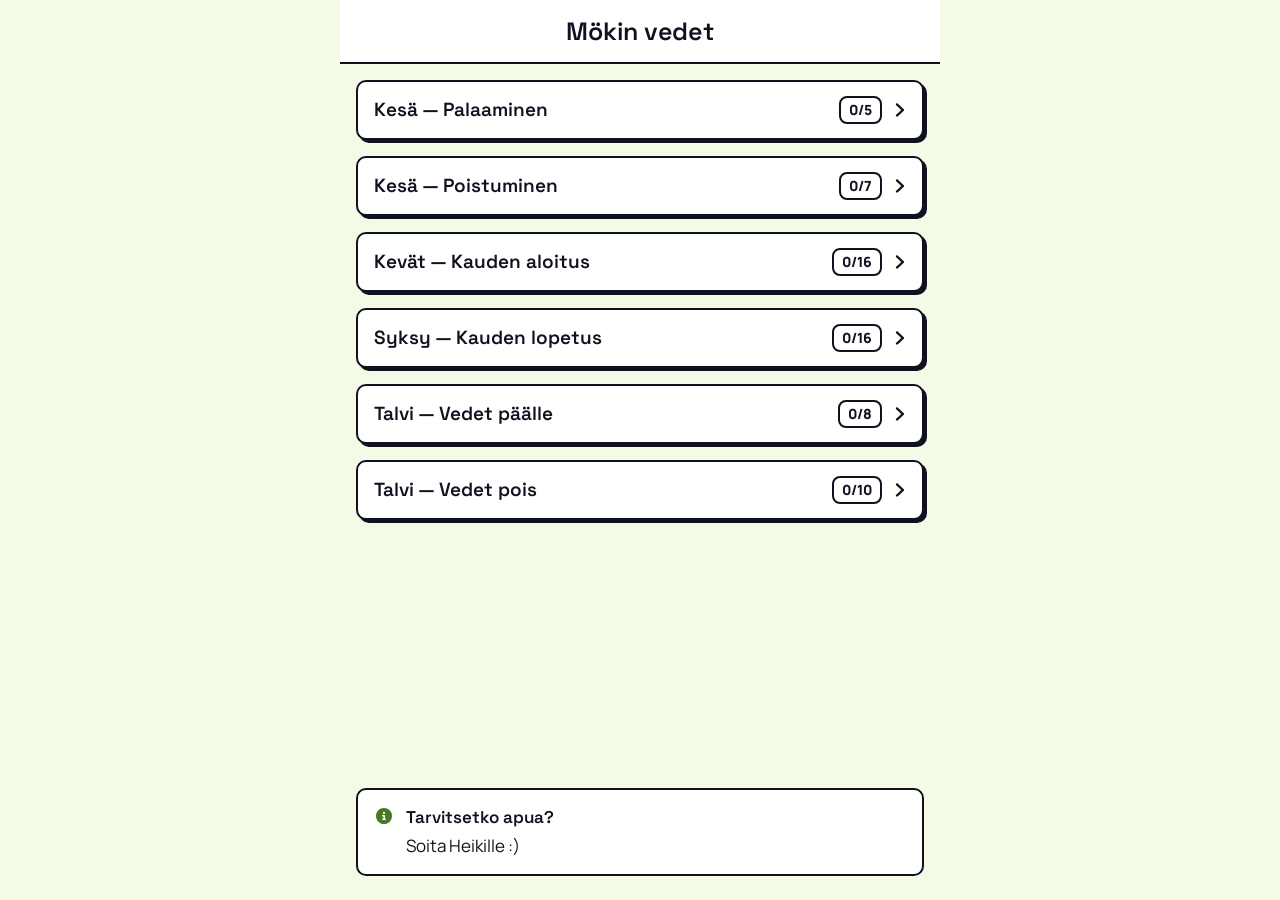
==== commit bc3f0615: "Tune the v2 palette, type scale and a few component details Ink now matches the text colour and the " ====
--- a/v2/index.html
+++ b/v2/index.html
@@ -36,7 +36,7 @@
       <svg class="icon" width="20" height="20" viewBox="0 0 20 20" fill="none" xmlns="http://www.w3.org/2000/svg"><path d="M10 18C12.1217 18 14.1566 17.1571 15.6569 15.6569C17.1571 14.1566 18 12.1217 18 10C18 7.87827 17.1571 5.84344 15.6569 4.34315C14.1566 2.84285 12.1217 2 10 2C7.87827 2 5.84344 2.84285 4.34315 4.34315C2.84285 5.84344 2 7.87827 2 10C2 12.1217 2.84285 14.1566 4.34315 15.6569C5.84344 17.1571 7.87827 18 10 18ZM9 7C9 6.73478 9.10536 6.48043 9.29289 6.29289C9.48043 6.10536 9.73478 6 10 6C10.2652 6 10.5196 6.10536 10.7071 6.29289C10.8946 6.48043 11 6.73478 11 7C11 7.26522 10.8946 7.51957 10.7071 7.70711C10.5196 7.89464 10.2652 8 10 8C9.73478 8 9.48043 7.89464 9.29289 7.70711C9.10536 7.51957 9 7.26522 9 7ZM8.75 9H10.25C10.6656 9 11 9.33437 11 9.75V12.5H11.25C11.6656 12.5 12 12.8344 12 13.25C12 13.6656 11.6656 14 11.25 14H8.75C8.33437 14 8 13.6656 8 13.25C8 12.8344 8.33437 12.5 8.75 12.5H9.5V10.5H8.75C8.33437 10.5 8 10.1656 8 9.75C8 9.33437 8.33437 9 8.75 9Z" fill="currentColor"/></svg>
       <div>
         <p class="contact-box__title">Tarvitsetko apua?</p>
-        <p class="contact-box__text">Soita Mikko Mallikas: 050 1234567</p>
+        <p class="contact-box__text">Soita Heikille :)</p>
       </div>
     </div>
   </main>
--- a/v2/themes/metsa.css
+++ b/v2/themes/metsa.css
@@ -25,10 +25,10 @@
      drop shadow, the progress fill, the bar across a photo. `text` is what you
      read. They start from near-black; lightening `ink` alone softens the whole
      frame without touching legibility. */
-  --ink: #0a0b14;
+  --ink: #0f111e;
   --text: #0f111e;
   --muted: #4a5a36;         /* locked step's title, number and padlock */
-  --locked-line: #467a26;   /* the dashed border of a locked card */
+  --locked-line: #4a5a36;   /* the dashed border of a locked card */
 
   /* --- accent ---------------------------------------------------------
      `accent` is a FILL and always carries dark text on top, so a bright value
@@ -49,12 +49,12 @@
 
   --heading-size: 25px;
   --heading-weight: 600;
-  --title-size: 18px;         /* task card titles */
+  --title-size: 19px;         /* task card titles */
   --title-weight: 600;
   --title-weight-current: 600;
   --body-size: 17px;
   --label-size: 14px;         /* VAIHE 1, OHJEET, TYÖKALUT, the Huomio tab */
-  --btn-size: 18px;
+  --btn-size: 19px;
   --btn-weight: 600;
 
   /* --- shape ----------------------------------------------------------- */
@@ -132,7 +132,7 @@
   margin: 0;
   padding: 0 56px;
   font-family: var(--font-head);
-  font-size: 20px;
+  font-size: 25px;
   font-weight: var(--heading-weight);
   letter-spacing: -0.01em;
   color: var(--text);
@@ -185,7 +185,7 @@
 .card-list {
   display: flex;
   flex-direction: column;
-  gap: var(--space-12);
+  gap: var(--space-16);
 }
 
 .card-project {
@@ -639,7 +639,7 @@
   border: var(--border) solid var(--ink);
   border-radius: var(--radius);
   box-shadow: var(--shadow-offset) var(--shadow-offset) 0 var(--ink);
-  font-family: var(--font-body);
+  font-family: var(--font-head);
   font-size: var(--btn-size);
   font-weight: var(--btn-weight);
   cursor: pointer;
@@ -726,7 +726,7 @@
   display: flex;
   align-items: center;
   justify-content: center;
-  background: var(--accent);
+  background: var(--locked-bg);
   color: var(--text);
   border: var(--border) solid var(--ink);
   border-radius: var(--radius-sm);
